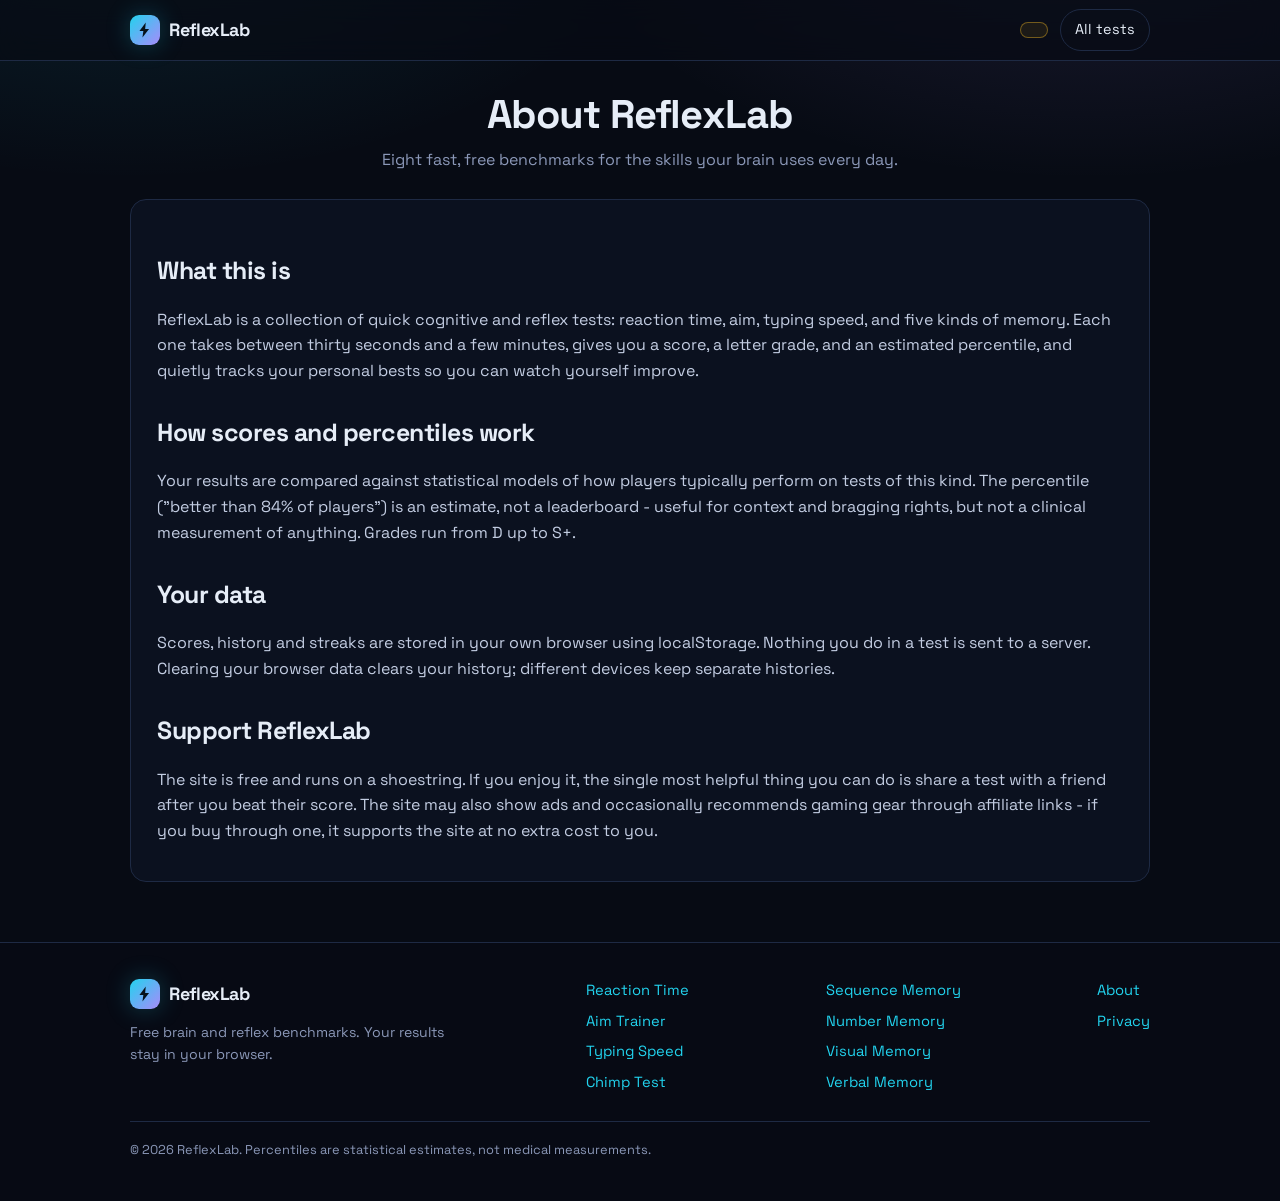
==== about/index.html @ 56befea8 "Launch ReflexLab: free reaction, memory, and typing benchmarks. Static site with eight tests, local " ====
<!doctype html>
<html lang="en">
<head>
  <meta charset="utf-8">
  <meta name="viewport" content="width=device-width, initial-scale=1">
  <title>About ReflexLab - Free Brain &amp; Reflex Benchmarks</title>
  <meta name="description" content="ReflexLab is a free collection of reaction time, memory, aim and typing tests. No accounts, no tracking of your scores - everything stays in your browser.">
  <meta name="theme-color" content="#070b14">
  <link rel="icon" href="data:image/svg+xml,%3Csvg xmlns='http://www.w3.org/2000/svg' viewBox='0 0 24 24'%3E%3Crect width='24' height='24' rx='6' fill='%230b1120'/%3E%3Cpath d='M13 2 4.6 13.4h5.2L8.6 22l8.8-11.4h-5.2L13 2z' fill='%2322d3ee'/%3E%3C/svg%3E">
  <link rel="preconnect" href="https://fonts.googleapis.com">
  <link rel="preconnect" href="https://fonts.gstatic.com" crossorigin>
  <link href="https://fonts.googleapis.com/css2?family=Space+Grotesk:wght@400;500;600;700&amp;display=swap" rel="stylesheet">
  <link rel="stylesheet" href="../css/site.css">
</head>
<body data-root="../">
  <header class="site-header">
    <div class="container header-in">
      <a class="brand" href="../">
        <span class="logo"><svg viewBox="0 0 24 24" width="18" height="18" fill="currentColor" aria-hidden="true"><path d="M13 2 4.6 13.4h5.2L8.6 22l8.8-11.4h-5.2L13 2z"/></svg></span>
        ReflexLab
      </a>
      <nav class="nav">
        <span class="streak-pill" id="streakPill" hidden></span>
        <details class="nav-drop">
          <summary>All tests</summary>
          <div class="menu">
            <a href="../reaction-time/">Reaction Time</a>
            <a href="../aim-trainer/">Aim Trainer</a>
            <a href="../typing-test/">Typing Speed</a>
            <a href="../sequence-memory/">Sequence Memory</a>
            <a href="../number-memory/">Number Memory</a>
            <a href="../visual-memory/">Visual Memory</a>
            <a href="../chimp-test/">Chimp Test</a>
            <a href="../verbal-memory/">Verbal Memory</a>
          </div>
        </details>
      </nav>
    </div>
  </header>

  <main class="container">
    <section class="game-head">
      <h1>About ReflexLab</h1>
      <p>Eight fast, free benchmarks for the skills your brain uses every day.</p>
    </section>

    <section class="card-soft content">
      <h2>What this is</h2>
      <p>ReflexLab is a collection of quick cognitive and reflex tests: reaction time, aim, typing speed, and five kinds of memory. Each one takes between thirty seconds and a few minutes, gives you a score, a letter grade, and an estimated percentile, and quietly tracks your personal bests so you can watch yourself improve.</p>

      <h2>How scores and percentiles work</h2>
      <p>Your results are compared against statistical models of how players typically perform on tests of this kind. The percentile ("better than 84% of players") is an estimate, not a leaderboard - useful for context and bragging rights, but not a clinical measurement of anything. Grades run from D up to S+.</p>

      <h2>Your data</h2>
      <p>Scores, history and streaks are stored in your own browser using localStorage. Nothing you do in a test is sent to a server. Clearing your browser data clears your history; different devices keep separate histories.</p>

      <h2>Support ReflexLab</h2>
      <p>The site is free and runs on a shoestring. If you enjoy it, the single most helpful thing you can do is share a test with a friend after you beat their score. The site may also show ads and occasionally recommends gaming gear through affiliate links - if you buy through one, it supports the site at no extra cost to you.</p>
    </section>
  </main>

  <footer class="site-footer">
    <div class="container">
      <div class="foot-in">
        <div class="foot-brand">
          <a class="brand" href="../">
            <span class="logo"><svg viewBox="0 0 24 24" width="18" height="18" fill="currentColor" aria-hidden="true"><path d="M13 2 4.6 13.4h5.2L8.6 22l8.8-11.4h-5.2L13 2z"/></svg></span>
            ReflexLab
          </a>
          <p>Free brain and reflex benchmarks. Your results stay in your browser.</p>
        </div>
        <nav>
          <a href="../reaction-time/">Reaction Time</a>
          <a href="../aim-trainer/">Aim Trainer</a>
          <a href="../typing-test/">Typing Speed</a>
          <a href="../chimp-test/">Chimp Test</a>
        </nav>
        <nav>
          <a href="../sequence-memory/">Sequence Memory</a>
          <a href="../number-memory/">Number Memory</a>
          <a href="../visual-memory/">Visual Memory</a>
          <a href="../verbal-memory/">Verbal Memory</a>
        </nav>
        <nav>
          <a href="../about/">About</a>
          <a href="../privacy/">Privacy</a>
        </nav>
      </div>
      <p class="tiny foot-bottom">&copy; <span class="js-year"></span> ReflexLab. Percentiles are statistical estimates, not medical measurements.</p>
    </div>
  </footer>

  <script src="../js/config.js"></script>
  <script src="../js/core.js"></script>
</body>
</html>
---- css/site.css ----
/* ============================================================
   ReflexLab — shared stylesheet
   Dark "neon lab" theme. No frameworks, no build step.
   ============================================================ */

:root {
  --bg: #070b14;
  --bg-2: #0b1120;
  --card: rgba(17, 26, 46, 0.72);
  --card-solid: #101a2e;
  --border: #1e2a44;
  --border-bright: #2c3d63;
  --text: #e6edf7;
  --muted: #8b98b8;
  --accent: #22d3ee;
  --accent-2: #a78bfa;
  --good: #34d399;
  --bad: #f87171;
  --warn: #fbbf24;
  --radius: 16px;
  --radius-sm: 10px;
  --shadow: 0 10px 40px rgba(0, 0, 0, 0.45);
  --glow: 0 0 24px rgba(34, 211, 238, 0.25);
  --font: "Space Grotesk", system-ui, -apple-system, "Segoe UI", Roboto, sans-serif;
}

* { box-sizing: border-box; }

html { scroll-behavior: smooth; }

body {
  margin: 0;
  font-family: var(--font);
  color: var(--text);
  background:
    radial-gradient(900px 500px at 85% -10%, rgba(167, 139, 250, 0.14), transparent 60%),
    radial-gradient(900px 500px at 10% -10%, rgba(34, 211, 238, 0.12), transparent 60%),
    var(--bg);
  min-height: 100vh;
  line-height: 1.6;
  -webkit-font-smoothing: antialiased;
}

img, svg { vertical-align: middle; }

a { color: var(--accent); text-decoration: none; }
a:hover { text-decoration: underline; }

h1, h2, h3 { line-height: 1.2; letter-spacing: -0.02em; }
h1 { font-size: clamp(1.7rem, 4.5vw, 2.5rem); margin: 0.2em 0; }
h2 { font-size: clamp(1.2rem, 3vw, 1.55rem); }

.container { max-width: 1060px; margin: 0 auto; padding: 0 20px; }

.tiny { font-size: 0.8rem; color: var(--muted); }
.muted { color: var(--muted); }

::selection { background: rgba(34, 211, 238, 0.35); }

/* ---------------- Header ---------------- */

.site-header {
  position: sticky;
  top: 0;
  z-index: 50;
  backdrop-filter: blur(14px);
  -webkit-backdrop-filter: blur(14px);
  background: rgba(7, 11, 20, 0.75);
  border-bottom: 1px solid var(--border);
}

.header-in {
  display: flex;
  align-items: center;
  justify-content: space-between;
  gap: 12px;
  height: 60px;
}

.brand {
  display: inline-flex;
  align-items: center;
  gap: 9px;
  font-weight: 700;
  font-size: 1.12rem;
  color: var(--text);
  letter-spacing: -0.02em;
}
.brand:hover { text-decoration: none; }

.brand .logo {
  width: 30px;
  height: 30px;
  display: grid;
  place-items: center;
  border-radius: 9px;
  background: linear-gradient(135deg, var(--accent), var(--accent-2));
  box-shadow: var(--glow);
  color: #06121a;
}

.nav { display: flex; align-items: center; gap: 12px; }

.nav-drop { position: relative; }
.nav-drop summary {
  list-style: none;
  cursor: pointer;
  padding: 8px 14px;
  border: 1px solid var(--border);
  border-radius: 999px;
  font-size: 0.9rem;
  color: var(--text);
  user-select: none;
  transition: border-color 0.15s, background 0.15s;
}
.nav-drop summary::-webkit-details-marker { display: none; }
.nav-drop summary:hover { border-color: var(--border-bright); background: rgba(34, 211, 238, 0.06); }
.nav-drop[open] summary { border-color: var(--accent); }

.nav-drop .menu {
  position: absolute;
  right: 0;
  top: calc(100% + 10px);
  min-width: 230px;
  background: var(--card-solid);
  border: 1px solid var(--border-bright);
  border-radius: var(--radius-sm);
  box-shadow: var(--shadow);
  padding: 8px;
  display: grid;
  gap: 2px;
  z-index: 60;
}
.nav-drop .menu a {
  display: flex;
  align-items: center;
  gap: 10px;
  padding: 9px 12px;
  border-radius: 8px;
  color: var(--text);
  font-size: 0.92rem;
}
.nav-drop .menu a:hover { background: rgba(34, 211, 238, 0.08); text-decoration: none; }
.nav-drop .menu a svg { color: var(--accent); flex: none; }

.streak-pill {
  display: inline-flex;
  align-items: center;
  gap: 6px;
  padding: 7px 13px;
  border-radius: 999px;
  border: 1px solid rgba(251, 191, 36, 0.4);
  background: rgba(251, 191, 36, 0.08);
  color: var(--warn);
  font-size: 0.85rem;
  font-weight: 600;
}
.streak-pill svg { color: var(--warn); }

/* ---------------- Buttons ---------------- */

.btn {
  display: inline-flex;
  align-items: center;
  justify-content: center;
  gap: 8px;
  padding: 12px 22px;
  border-radius: 12px;
  border: none;
  cursor: pointer;
  font-family: var(--font);
  font-size: 1rem;
  font-weight: 600;
  color: #06121a;
  background: linear-gradient(135deg, var(--accent), var(--accent-2));
  transition: transform 0.12s, box-shadow 0.12s, filter 0.12s;
  text-decoration: none;
}
.btn:hover { transform: translateY(-2px); box-shadow: var(--glow); filter: brightness(1.06); text-decoration: none; }
.btn:active { transform: translateY(0); }

.btn-ghost {
  background: transparent;
  color: var(--text);
  border: 1px solid var(--border-bright);
}
.btn-ghost:hover { box-shadow: none; background: rgba(34, 211, 238, 0.07); }

.btn-sm { padding: 8px 15px; font-size: 0.88rem; border-radius: 10px; }

.kbd {
  display: inline-block;
  padding: 1px 7px;
  border: 1px solid var(--border-bright);
  border-bottom-width: 2px;
  border-radius: 6px;
  background: var(--bg-2);
  font-size: 0.82em;
  font-weight: 600;
}

/* ---------------- Cards / layout ---------------- */

.card {
  background: var(--card);
  border: 1px solid var(--border);
  border-radius: var(--radius);
  box-shadow: var(--shadow);
  backdrop-filter: blur(8px);
}

.card-soft {
  background: rgba(16, 26, 46, 0.45);
  border: 1px solid var(--border);
  border-radius: var(--radius);
  padding: 22px 26px;
  margin: 26px 0;
}

.game-head { text-align: center; margin: 30px 0 18px; }
.game-head p { color: var(--muted); max-width: 620px; margin: 6px auto 0; }

.content h2 { margin-top: 1.4em; }
.content p { color: #c3cde2; }

/* ---------------- Game stage ---------------- */

.stage {
  position: relative;
  min-height: clamp(380px, 55vh, 480px);
  border-radius: var(--radius);
  border: 1px solid var(--border);
  background: var(--card);
  box-shadow: var(--shadow);
  display: flex;
  align-items: center;
  justify-content: center;
  flex-direction: column;
  overflow: hidden;
  user-select: none;
  -webkit-user-select: none;
  touch-action: manipulation;
}

.stage-result { user-select: text; -webkit-user-select: text; cursor: default; padding: 26px 18px; }

.stage-center { text-align: center; padding: 24px; max-width: 560px; }
.stage-center h2 { margin: 12px 0 6px; font-size: 1.5rem; }
.stage-center p { color: var(--muted); margin: 0 0 18px; }

.stage-icon {
  width: 64px;
  height: 64px;
  margin: 0 auto;
  display: grid;
  place-items: center;
  border-radius: 18px;
  background: linear-gradient(135deg, rgba(34, 211, 238, 0.18), rgba(167, 139, 250, 0.18));
  border: 1px solid var(--border-bright);
  color: var(--accent);
}
.stage-icon svg { width: 34px; height: 34px; }

.hud {
  display: flex;
  gap: 22px;
  justify-content: center;
  flex-wrap: wrap;
  padding: 13px 16px;
  width: 100%;
  border-bottom: 1px solid var(--border);
  background: rgba(7, 11, 20, 0.4);
  font-size: 0.92rem;
}
.hud b { font-variant-numeric: tabular-nums; color: var(--accent); }
.hud .hud-item { color: var(--muted); }

.lives { display: inline-flex; gap: 5px; align-items: center; }
.lives i {
  width: 11px; height: 11px; border-radius: 50%;
  background: var(--bad);
  box-shadow: 0 0 8px rgba(248, 113, 113, 0.6);
  transition: opacity 0.2s, transform 0.2s;
}
.lives i.off { background: var(--border-bright); box-shadow: none; opacity: 0.5; transform: scale(0.8); }

.round-dots { display: inline-flex; gap: 6px; }
.round-dots i {
  width: 9px; height: 9px; border-radius: 50%;
  background: var(--border-bright);
  transition: background 0.2s, box-shadow 0.2s;
}
.round-dots i.on { background: var(--accent); box-shadow: 0 0 8px rgba(34, 211, 238, 0.7); }

.stage-body { flex: 1; width: 100%; display: flex; align-items: center; justify-content: center; flex-direction: column; padding: 18px; }

/* ---------------- Result card ---------------- */

.result { width: min(560px, 100%); text-align: center; }

.result-top { display: flex; align-items: center; justify-content: center; gap: 20px; flex-wrap: wrap; }

.grade {
  width: 76px; height: 76px; flex: none;
  display: grid; place-items: center;
  border-radius: 20px;
  font-size: 2rem; font-weight: 700;
  border: 1px solid var(--border-bright);
}
.g-splus, .g-s { background: linear-gradient(135deg, var(--accent), var(--accent-2)); color: #06121a; box-shadow: var(--glow); }
.g-a { background: rgba(52, 211, 153, 0.15); color: var(--good); border-color: rgba(52, 211, 153, 0.5); }
.g-b { background: rgba(34, 211, 238, 0.12); color: var(--accent); border-color: rgba(34, 211, 238, 0.45); }
.g-c { background: rgba(251, 191, 36, 0.12); color: var(--warn); border-color: rgba(251, 191, 36, 0.45); }
.g-d { background: rgba(248, 113, 113, 0.12); color: var(--bad); border-color: rgba(248, 113, 113, 0.45); }

.result-main { text-align: left; }
.result-score {
  font-size: clamp(2.4rem, 8vw, 3.4rem);
  font-weight: 700;
  line-height: 1.05;
  font-variant-numeric: tabular-nums;
  letter-spacing: -0.03em;
}
.result-score span { font-size: 0.45em; color: var(--muted); font-weight: 600; margin-left: 4px; }
.result-sub { color: var(--muted); font-size: 0.95rem; margin-top: 4px; }
.result-sub b { color: var(--text); }

.pct-bar {
  height: 8px; border-radius: 99px;
  background: var(--bg-2);
  border: 1px solid var(--border);
  overflow: hidden;
  margin-top: 9px;
}
.pct-bar i {
  display: block; height: 100%;
  background: linear-gradient(90deg, var(--accent), var(--accent-2));
  border-radius: 99px;
  transition: width 0.9s cubic-bezier(0.22, 1, 0.36, 1);
}

.result-meta { margin: 16px 0 4px; color: var(--muted); font-size: 0.9rem; }
.result-meta b { color: var(--text); }

.badge-new {
  display: inline-block;
  padding: 3px 10px;
  margin-left: 8px;
  border-radius: 999px;
  font-size: 0.75rem;
  font-weight: 700;
  color: #06121a;
  background: linear-gradient(135deg, var(--good), var(--accent));
  animation: pop 0.4s cubic-bezier(0.34, 1.56, 0.64, 1);
}

.spark { display: block; margin: 12px auto 0; opacity: 0.95; }

.result-actions { display: flex; gap: 10px; justify-content: center; flex-wrap: wrap; margin-top: 20px; }

.result-note { margin-top: 14px; }

/* Affiliate gear card */
.aff-card {
  margin: 22px auto 0;
  padding: 16px 18px;
  border: 1px solid var(--border);
  border-radius: var(--radius-sm);
  background: rgba(7, 11, 20, 0.45);
  text-align: left;
}
.aff-card h3 { margin: 0 0 10px; font-size: 0.95rem; color: var(--muted); font-weight: 600; }
.aff-item { display: block; padding: 8px 10px; border-radius: 8px; }
.aff-item:hover { background: rgba(34, 211, 238, 0.07); text-decoration: none; }
.aff-item b { color: var(--text); display: block; font-size: 0.94rem; }
.aff-item span { color: var(--muted); font-size: 0.82rem; }
.aff-disclosure { margin: 8px 0 0; font-size: 0.72rem; color: var(--muted); opacity: 0.8; }

/* ---------------- Ad slots ---------------- */

.ad-slot { margin: 28px auto; min-height: 90px; display: flex; align-items: center; justify-content: center; }

.house-ad {
  display: flex;
  align-items: center;
  gap: 16px;
  flex-wrap: wrap;
  justify-content: center;
  width: 100%;
  padding: 18px 22px;
  border-radius: var(--radius);
  border: 1px dashed var(--border-bright);
  background: rgba(16, 26, 46, 0.35);
}
.house-ad .ha-text { flex: 1; min-width: 220px; }
.house-ad b { font-size: 1rem; }
.house-ad p { margin: 2px 0 0; color: var(--muted); font-size: 0.88rem; }

/* ---------------- FAQ ---------------- */

.faq details {
  border: 1px solid var(--border);
  border-radius: var(--radius-sm);
  margin: 10px 0;
  background: rgba(7, 11, 20, 0.35);
}
.faq summary {
  cursor: pointer;
  padding: 13px 16px;
  font-weight: 600;
  list-style: none;
  position: relative;
  padding-right: 40px;
}
.faq summary::-webkit-details-marker { display: none; }
.faq summary::after {
  content: "+";
  position: absolute;
  right: 16px;
  top: 50%;
  transform: translateY(-50%);
  color: var(--accent);
  font-size: 1.2rem;
}
.faq details[open] summary::after { content: "\2212"; }
.faq details p { margin: 0; padding: 0 16px 14px; color: #c3cde2; }

/* ---------------- Footer ---------------- */

.site-footer {
  margin-top: 60px;
  border-top: 1px solid var(--border);
  background: rgba(7, 11, 20, 0.6);
  padding: 36px 0 28px;
}
.foot-in { display: flex; justify-content: space-between; gap: 28px; flex-wrap: wrap; }
.foot-in nav { display: flex; flex-direction: column; gap: 7px; font-size: 0.92rem; }
.foot-brand { max-width: 320px; }
.foot-brand p { color: var(--muted); font-size: 0.88rem; margin: 10px 0 0; }
.foot-bottom { margin-top: 26px; padding-top: 18px; border-top: 1px solid var(--border); }

/* ---------------- Toast ---------------- */

.toast {
  position: fixed;
  left: 50%;
  bottom: 30px;
  transform: translateX(-50%) translateY(20px);
  background: var(--card-solid);
  border: 1px solid var(--accent);
  color: var(--text);
  padding: 11px 20px;
  border-radius: 999px;
  font-size: 0.9rem;
  box-shadow: var(--shadow), var(--glow);
  opacity: 0;
  transition: opacity 0.25s, transform 0.25s;
  z-index: 100;
  pointer-events: none;
}
.toast.show { opacity: 1; transform: translateX(-50%) translateY(0); }

/* ============================================================
   HOME PAGE
   ============================================================ */

.hero { text-align: center; padding: 64px 0 30px; }
.hero h1 {
  font-size: clamp(2.1rem, 6vw, 3.4rem);
  margin: 0 0 10px;
  background: linear-gradient(120deg, var(--text) 30%, var(--accent) 70%, var(--accent-2));
  -webkit-background-clip: text;
  background-clip: text;
  -webkit-text-fill-color: transparent;
}
.hero p { color: var(--muted); font-size: 1.1rem; max-width: 560px; margin: 0 auto 26px; }
.hero-cta { display: flex; gap: 12px; justify-content: center; flex-wrap: wrap; }

.stats-strip {
  display: flex;
  justify-content: center;
  gap: 34px;
  flex-wrap: wrap;
  margin: 34px auto 8px;
  padding: 16px 22px;
  border-radius: var(--radius);
  border: 1px solid var(--border);
  background: rgba(16, 26, 46, 0.4);
  max-width: 640px;
}
.stat { text-align: center; }
.stat b { display: block; font-size: 1.45rem; color: var(--accent); font-variant-numeric: tabular-nums; }
.stat span { color: var(--muted); font-size: 0.82rem; }

.tests-grid {
  display: grid;
  grid-template-columns: repeat(auto-fill, minmax(235px, 1fr));
  gap: 16px;
  margin: 30px 0;
}

.test-card {
  position: relative;
  display: block;
  padding: 20px;
  border-radius: var(--radius);
  border: 1px solid var(--border);
  background: var(--card);
  color: var(--text);
  transition: transform 0.15s, border-color 0.15s, box-shadow 0.15s;
}
.test-card:hover {
  transform: translateY(-4px);
  border-color: var(--accent);
  box-shadow: var(--glow);
  text-decoration: none;
}
.tc-icon {
  width: 44px; height: 44px;
  display: grid; place-items: center;
  border-radius: 12px;
  background: linear-gradient(135deg, rgba(34, 211, 238, 0.16), rgba(167, 139, 250, 0.16));
  border: 1px solid var(--border-bright);
  color: var(--accent);
  margin-bottom: 12px;
}
.test-card h3 { margin: 0 0 4px; font-size: 1.05rem; }
.test-card p { margin: 0; color: var(--muted); font-size: 0.86rem; line-height: 1.45; }
.tc-best {
  margin-top: 12px;
  font-size: 0.8rem;
  color: var(--muted);
  display: flex;
  align-items: center;
  gap: 7px;
}
.tc-best b { color: var(--good); font-variant-numeric: tabular-nums; }

.tod-badge {
  position: absolute;
  top: 12px; right: 12px;
  font-size: 0.68rem;
  font-weight: 700;
  letter-spacing: 0.06em;
  text-transform: uppercase;
  padding: 4px 9px;
  border-radius: 999px;
  color: #06121a;
  background: linear-gradient(135deg, var(--warn), var(--accent));
}

.section-title { text-align: center; margin: 46px 0 6px; }
.section-sub { text-align: center; color: var(--muted); margin: 0 0 8px; }

/* ============================================================
   GAME-SPECIFIC STYLES
   ============================================================ */

/* ---- Reaction time ---- */
.rx-zone { cursor: pointer; width: 100%; flex: 1; display: flex; align-items: center; justify-content: center; transition: background 0.12s; }
.stage.rx-wait { background: linear-gradient(160deg, #7f1d1d, #991b1b); border-color: #b91c1c; }
.stage.rx-go { background: linear-gradient(160deg, #065f46, #059669); border-color: #10b981; }
.stage.rx-early { background: linear-gradient(160deg, #78350f, #92400e); border-color: var(--warn); }
.stage.rx-wait .stage-center p, .stage.rx-go .stage-center p, .stage.rx-early .stage-center p { color: rgba(255, 255, 255, 0.75); }
.rx-big { font-size: clamp(2rem, 7vw, 3rem); font-weight: 700; margin: 8px 0 4px; letter-spacing: -0.02em; }
.rx-ms { font-size: clamp(2.6rem, 9vw, 4rem); font-weight: 700; font-variant-numeric: tabular-nums; }

/* ---- Aim trainer ---- */
.aim-arena { position: relative; width: 100%; flex: 1; cursor: crosshair; touch-action: none; }
.aim-target {
  position: absolute;
  width: 54px; height: 54px;
  border-radius: 50%;
  background: radial-gradient(circle at 35% 30%, #67e8f9, var(--accent) 55%, #0e7490);
  border: 2px solid rgba(255, 255, 255, 0.65);
  box-shadow: 0 0 18px rgba(34, 211, 238, 0.55);
  cursor: crosshair;
  animation: target-in 0.14s cubic-bezier(0.34, 1.56, 0.64, 1);
}
.aim-target::after {
  content: "";
  position: absolute;
  inset: 13px;
  border-radius: 50%;
  border: 2px solid rgba(255, 255, 255, 0.5);
}
@keyframes target-in { from { transform: scale(0.3); opacity: 0.4; } to { transform: scale(1); opacity: 1; } }

/* ---- Sequence memory ---- */
.seq-grid {
  display: grid;
  grid-template-columns: repeat(3, 1fr);
  gap: 10px;
  width: min(340px, 82vw);
}
.seq-tile {
  aspect-ratio: 1;
  border-radius: 14px;
  border: 1px solid var(--border-bright);
  background: var(--bg-2);
  cursor: pointer;
  transition: background 0.1s, transform 0.1s, box-shadow 0.1s;
}
.seq-tile:hover { border-color: var(--accent); }
.seq-tile.lit {
  background: linear-gradient(135deg, var(--accent), var(--accent-2));
  box-shadow: var(--glow);
  transform: scale(1.04);
}
.seq-tile.wrong-flash { background: var(--bad); box-shadow: 0 0 18px rgba(248, 113, 113, 0.6); }

/* ---- Number memory ---- */
.num-display {
  font-size: clamp(2.6rem, 10vw, 4.2rem);
  font-weight: 700;
  letter-spacing: 0.12em;
  font-variant-numeric: tabular-nums;
  margin: 10px 0 24px;
}
.num-bar {
  width: min(320px, 70vw);
  height: 7px;
  border-radius: 99px;
  background: var(--bg-2);
  border: 1px solid var(--border);
  overflow: hidden;
}
.num-bar i { display: block; height: 100%; width: 100%; background: linear-gradient(90deg, var(--accent), var(--accent-2)); }
@keyframes bar-drain { from { width: 100%; } to { width: 0%; } }

.num-input {
  font-family: var(--font);
  font-size: 1.7rem;
  font-weight: 600;
  text-align: center;
  letter-spacing: 0.1em;
  padding: 13px 18px;
  width: min(320px, 76vw);
  border-radius: 12px;
  border: 1px solid var(--border-bright);
  background: var(--bg-2);
  color: var(--text);
  outline: none;
  font-variant-numeric: tabular-nums;
}
.num-input:focus { border-color: var(--accent); box-shadow: var(--glow); }

.num-compare { font-size: 1.5rem; font-variant-numeric: tabular-nums; letter-spacing: 0.14em; margin: 6px 0; word-break: break-all; }
.num-compare .ok { color: var(--good); }
.num-compare .err { color: var(--bad); text-decoration: line-through; }
.num-label { font-size: 0.8rem; color: var(--muted); text-transform: uppercase; letter-spacing: 0.08em; margin-top: 14px; }

/* ---- Visual memory ---- */
.vis-grid {
  display: grid;
  grid-template-columns: repeat(var(--n, 3), 1fr);
  gap: 8px;
  width: min(400px, 86vw);
}
.vis-tile {
  aspect-ratio: 1;
  border-radius: 12px;
  border: 1px solid var(--border-bright);
  background: var(--bg-2);
  cursor: pointer;
  transition: background 0.12s, transform 0.12s;
  perspective: 300px;
}
.vis-tile.show, .vis-tile.hit {
  background: linear-gradient(135deg, var(--accent), var(--accent-2));
  box-shadow: var(--glow);
  animation: flip-in 0.25s;
}
.vis-tile.miss { background: #3f1d2b; border-color: var(--bad); animation: shake 0.3s; }
@keyframes flip-in { from { transform: rotateY(70deg); } to { transform: rotateY(0); } }

/* ---- Typing test ---- */
.type-wrap { width: min(720px, 100%); padding: 0 6px; }
.type-box {
  position: relative;
  height: 10.2rem;
  overflow: hidden;
  border-radius: var(--radius-sm);
  border: 1px solid var(--border);
  background: rgba(7, 11, 20, 0.5);
  padding: 18px 22px;
  cursor: text;
}
.type-box.blurred::after {
  content: "Click here or start typing";
  position: absolute;
  inset: 0;
  display: grid;
  place-items: center;
  background: rgba(7, 11, 20, 0.72);
  backdrop-filter: blur(3px);
  color: var(--muted);
  font-weight: 600;
}
.type-words { font-size: 1.42rem; line-height: 2.2rem; letter-spacing: 0.01em; transition: transform 0.15s; }
.type-words .word { display: inline-block; margin-right: 0.62ch; }
.type-words .char { color: var(--muted); }
.type-words .char.ok { color: var(--text); }
.type-words .char.err { color: var(--bad); text-decoration: underline; }
.type-words .word.active .char.cur { box-shadow: inset -2px 0 0 var(--accent); animation: caret 1s step-end infinite; }
@keyframes caret { 50% { box-shadow: inset -2px 0 0 transparent; } }
.type-input { position: absolute; opacity: 0; pointer-events: none; left: 10px; top: 10px; width: 2px; height: 2px; border: 0; padding: 0; }

/* ---- Chimp test ---- */
.chimp-grid {
  display: grid;
  grid-template-columns: repeat(8, 1fr);
  gap: 7px;
  width: min(560px, 94vw);
}
.chimp-cell {
  aspect-ratio: 1;
  border-radius: 10px;
  border: 1px solid transparent;
  background: transparent;
  display: grid;
  place-items: center;
  font-weight: 700;
  font-size: clamp(0.9rem, 3vw, 1.3rem);
  color: var(--text);
  font-variant-numeric: tabular-nums;
  cursor: default;
}
.chimp-cell.has {
  border-color: var(--accent);
  background: rgba(34, 211, 238, 0.1);
  cursor: pointer;
  transition: transform 0.08s;
}
.chimp-cell.has:hover { transform: scale(1.06); }
.chimp-cell.masked { color: transparent; background: var(--border-bright); border-color: var(--border-bright); }
.chimp-cell.gone { visibility: hidden; }

/* ---- Verbal memory ---- */
.vb-word {
  font-size: clamp(2.2rem, 8vw, 3.4rem);
  font-weight: 700;
  letter-spacing: -0.02em;
  margin: 4px 0 30px;
  min-height: 1.3em;
}
.vb-btns { display: flex; gap: 14px; justify-content: center; flex-wrap: wrap; }
.vb-btns .btn { min-width: 138px; }

/* ---------------- Shared animations ---------------- */

@keyframes pop {
  0% { transform: scale(0.6); opacity: 0; }
  100% { transform: scale(1); opacity: 1; }
}
@keyframes shake {
  0%, 100% { transform: translateX(0); }
  25% { transform: translateX(-6px); }
  75% { transform: translateX(6px); }
}
.shake { animation: shake 0.3s; }

#confetti-canvas { position: fixed; inset: 0; pointer-events: none; z-index: 90; }

/* ---------------- Responsive ---------------- */

@media (max-width: 720px) {
  .header-in { height: 54px; }
  .result-top { gap: 14px; }
  .result-main { text-align: center; }
  .stage { min-height: 360px; }
  .type-words { font-size: 1.18rem; line-height: 1.9rem; }
  .type-box { height: 9rem; }
  .foot-in { flex-direction: column; }
}

@media (prefers-reduced-motion: reduce) {
  * { animation-duration: 0.01ms !important; transition-duration: 0.01ms !important; }
  html { scroll-behavior: auto; }
}
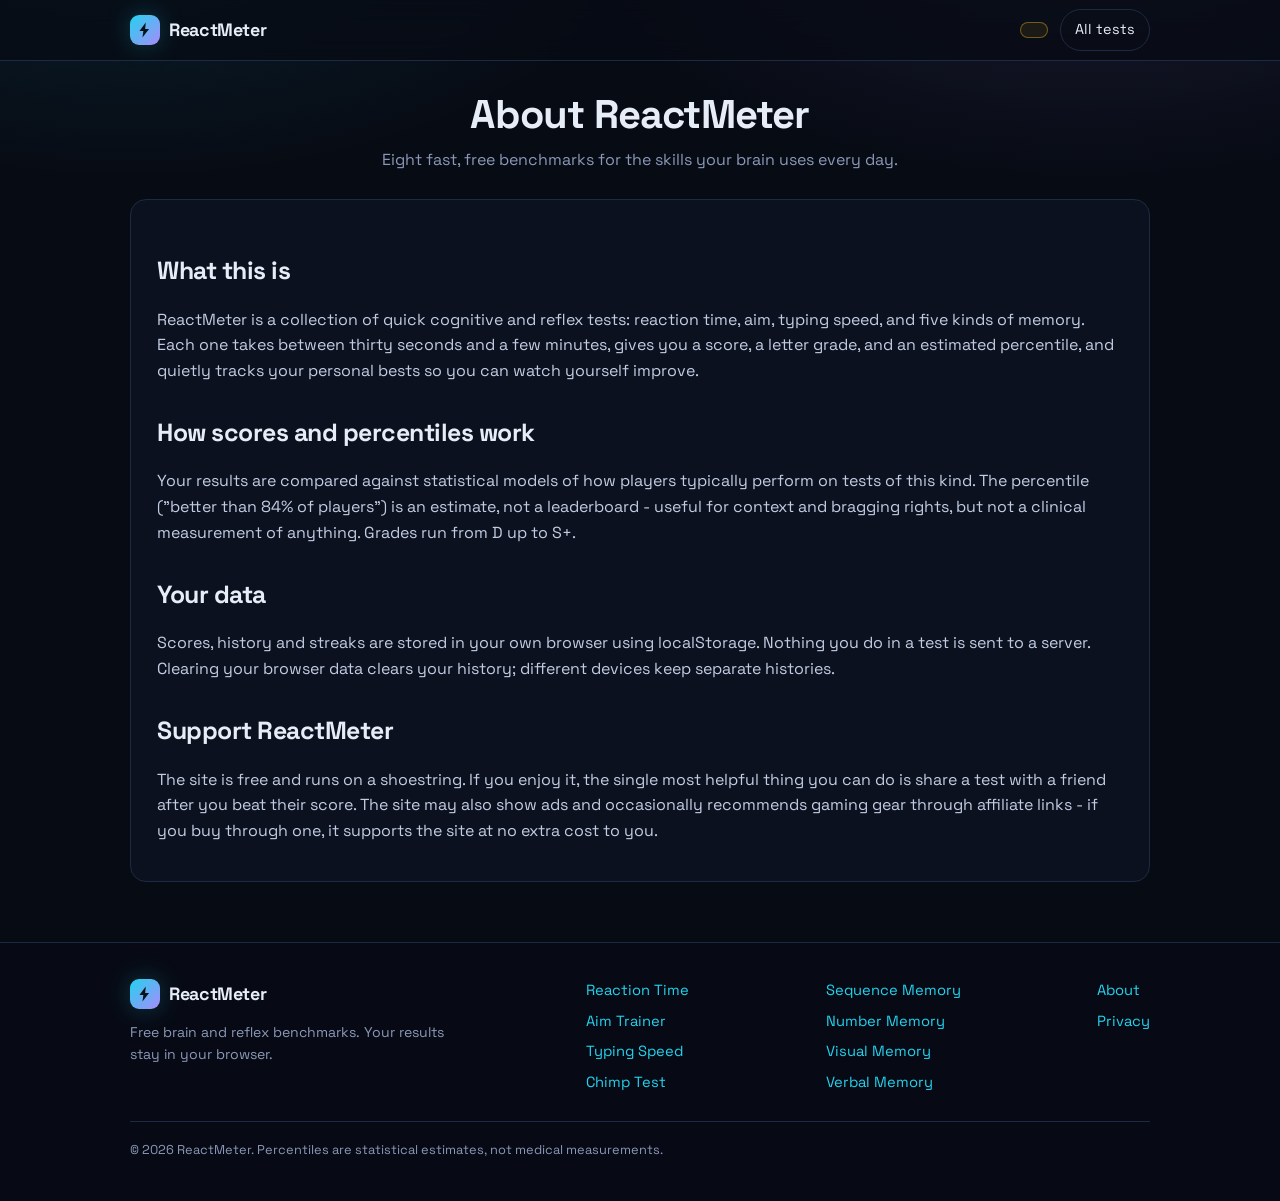
==== commit 8c7be7aa: "Rebrand to ReactMeter and point the site at reactmeter.com. Co-authored-by: Cursor <cursoragent@curs" ====
--- a/about/index.html
+++ b/about/index.html
@@ -3,8 +3,8 @@
 <head>
   <meta charset="utf-8">
   <meta name="viewport" content="width=device-width, initial-scale=1">
-  <title>About ReflexLab - Free Brain &amp; Reflex Benchmarks</title>
-  <meta name="description" content="ReflexLab is a free collection of reaction time, memory, aim and typing tests. No accounts, no tracking of your scores - everything stays in your browser.">
+  <title>About ReactMeter - Free Brain &amp; Reflex Benchmarks</title>
+  <meta name="description" content="ReactMeter is a free collection of reaction time, memory, aim and typing tests. No accounts, no tracking of your scores - everything stays in your browser.">
   <meta name="theme-color" content="#070b14">
   <link rel="icon" href="data:image/svg+xml,%3Csvg xmlns='http://www.w3.org/2000/svg' viewBox='0 0 24 24'%3E%3Crect width='24' height='24' rx='6' fill='%230b1120'/%3E%3Cpath d='M13 2 4.6 13.4h5.2L8.6 22l8.8-11.4h-5.2L13 2z' fill='%2322d3ee'/%3E%3C/svg%3E">
   <link rel="preconnect" href="https://fonts.googleapis.com">
@@ -17,7 +17,7 @@
     <div class="container header-in">
       <a class="brand" href="../">
         <span class="logo"><svg viewBox="0 0 24 24" width="18" height="18" fill="currentColor" aria-hidden="true"><path d="M13 2 4.6 13.4h5.2L8.6 22l8.8-11.4h-5.2L13 2z"/></svg></span>
-        ReflexLab
+        ReactMeter
       </a>
       <nav class="nav">
         <span class="streak-pill" id="streakPill" hidden></span>
@@ -40,13 +40,13 @@
 
   <main class="container">
     <section class="game-head">
-      <h1>About ReflexLab</h1>
+      <h1>About ReactMeter</h1>
       <p>Eight fast, free benchmarks for the skills your brain uses every day.</p>
     </section>
 
     <section class="card-soft content">
       <h2>What this is</h2>
-      <p>ReflexLab is a collection of quick cognitive and reflex tests: reaction time, aim, typing speed, and five kinds of memory. Each one takes between thirty seconds and a few minutes, gives you a score, a letter grade, and an estimated percentile, and quietly tracks your personal bests so you can watch yourself improve.</p>
+      <p>ReactMeter is a collection of quick cognitive and reflex tests: reaction time, aim, typing speed, and five kinds of memory. Each one takes between thirty seconds and a few minutes, gives you a score, a letter grade, and an estimated percentile, and quietly tracks your personal bests so you can watch yourself improve.</p>
 
       <h2>How scores and percentiles work</h2>
       <p>Your results are compared against statistical models of how players typically perform on tests of this kind. The percentile ("better than 84% of players") is an estimate, not a leaderboard - useful for context and bragging rights, but not a clinical measurement of anything. Grades run from D up to S+.</p>
@@ -54,7 +54,7 @@
       <h2>Your data</h2>
       <p>Scores, history and streaks are stored in your own browser using localStorage. Nothing you do in a test is sent to a server. Clearing your browser data clears your history; different devices keep separate histories.</p>
 
-      <h2>Support ReflexLab</h2>
+      <h2>Support ReactMeter</h2>
       <p>The site is free and runs on a shoestring. If you enjoy it, the single most helpful thing you can do is share a test with a friend after you beat their score. The site may also show ads and occasionally recommends gaming gear through affiliate links - if you buy through one, it supports the site at no extra cost to you.</p>
     </section>
   </main>
@@ -65,7 +65,7 @@
         <div class="foot-brand">
           <a class="brand" href="../">
             <span class="logo"><svg viewBox="0 0 24 24" width="18" height="18" fill="currentColor" aria-hidden="true"><path d="M13 2 4.6 13.4h5.2L8.6 22l8.8-11.4h-5.2L13 2z"/></svg></span>
-            ReflexLab
+            ReactMeter
           </a>
           <p>Free brain and reflex benchmarks. Your results stay in your browser.</p>
         </div>
@@ -86,7 +86,7 @@
           <a href="../privacy/">Privacy</a>
         </nav>
       </div>
-      <p class="tiny foot-bottom">&copy; <span class="js-year"></span> ReflexLab. Percentiles are statistical estimates, not medical measurements.</p>
+      <p class="tiny foot-bottom">&copy; <span class="js-year"></span> ReactMeter. Percentiles are statistical estimates, not medical measurements.</p>
     </div>
   </footer>
 
--- a/css/site.css
+++ b/css/site.css
@@ -1,5 +1,5 @@
 /* ============================================================
-   ReflexLab — shared stylesheet
+   ReactMeter — shared stylesheet
    Dark "neon lab" theme. No frameworks, no build step.
    ============================================================ */
 
